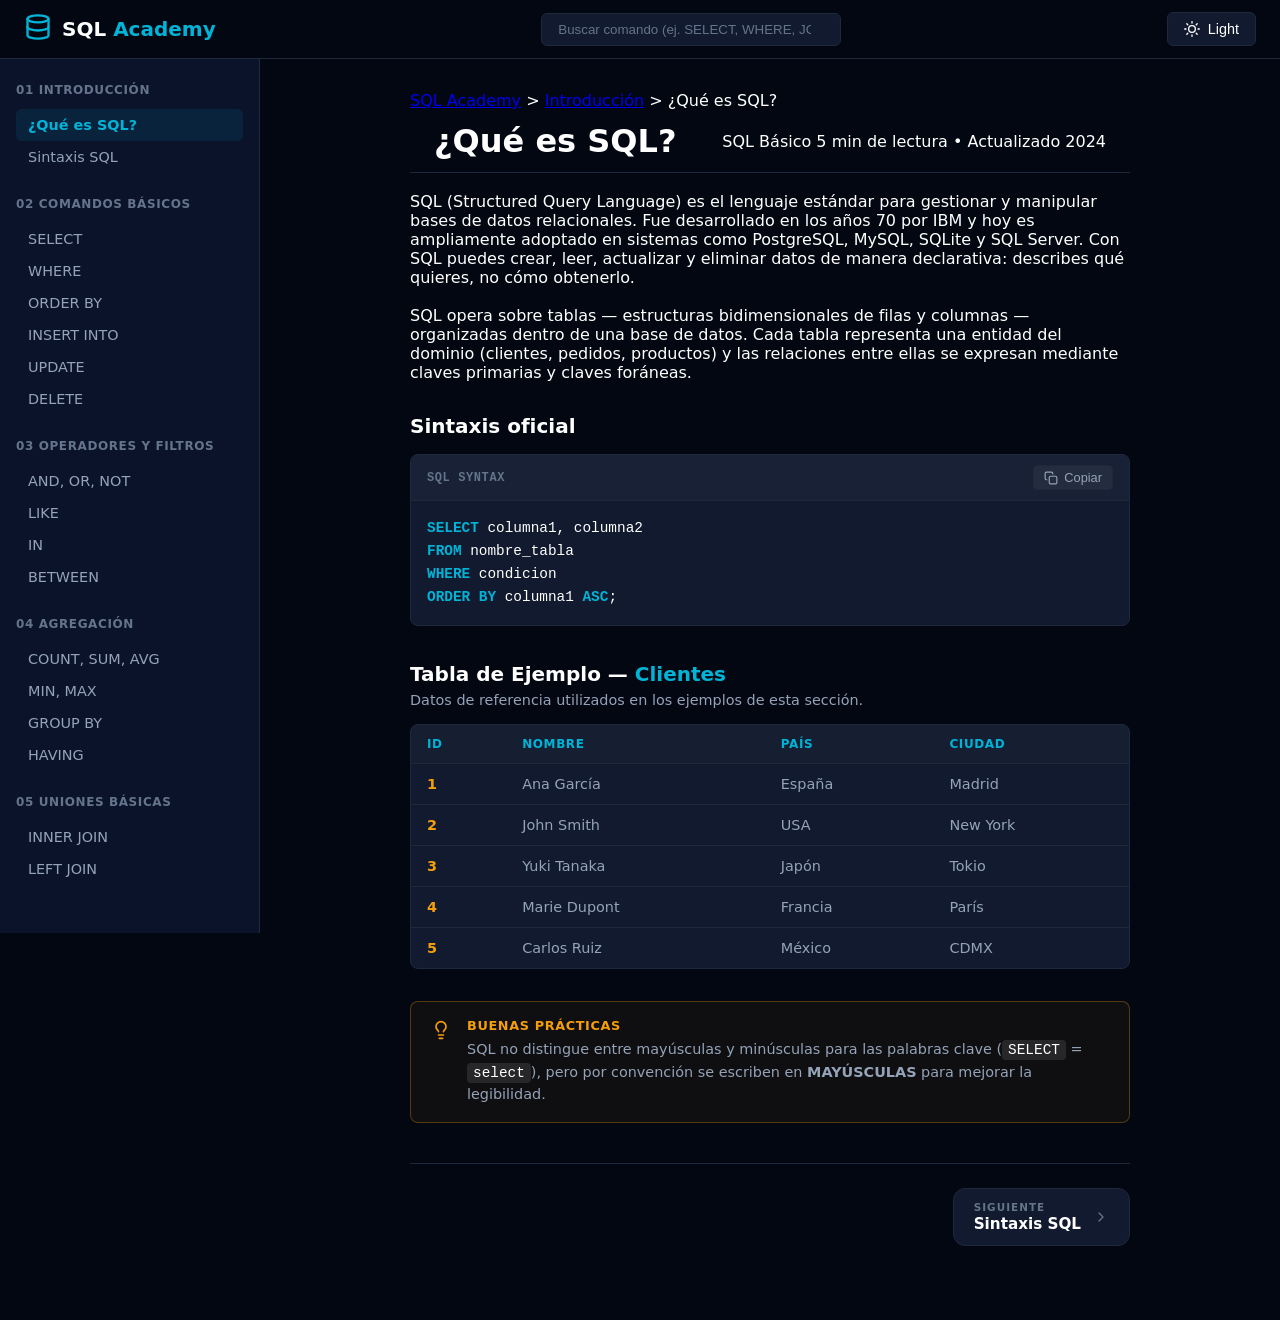
==== index.html @ d512ef7d "Refactor: reorganizar archivos del proyecto y actualizar HTML/CSS" ====
<!DOCTYPE html>
<html lang="es">
<head>
    <meta charset="UTF-8">
    <meta name="viewport" content="width=device-width, initial-scale=1.0">
    <meta name="description" content="Aprende las bases de SQL desde cero. Tu guía rápida con los conceptos, tablas y comandos esenciales de nivel básico.">
    <title>SQL Academy</title>
    <link rel="stylesheet" href="static/styles/styles.css">
</head>
<body>
    <header>
        <div class="logo">
            <a href="index.html">
                <svg xmlns="http://www.w3.org/2000/svg" width="24" height="24" viewBox="0 0 24 24" fill="none" stroke="currentColor" stroke-width="2" stroke-linecap="round" stroke-linejoin="round" class="logo-icon">
                    <ellipse cx="12" cy="5" rx="9" ry="3"></ellipse>
                    <path d="M21 12c0 1.66-4 3-9 3s-9-1.34-9-3"></path>
                    <path d="M3 5v14c0 1.66 4 3 9 3s9-1.34 9-3V5"></path>
                </svg>
            </a>
            <h1>SQL <span>Academy</span></h1>
        </div>
        <div class="search-bar">
            <input type="search" placeholder="Buscar comando (ej. SELECT, WHERE, JOIN)...">
        </div>
        <div class="page-color">
            <button class="theme-toggle" id="themeToggle">
                <!-- Icono de sol (Light) -->
                <svg xmlns="http://www.w3.org/2000/svg" width="16" height="16" viewBox="0 0 24 24" fill="none" stroke="currentColor" stroke-width="2" stroke-linecap="round" stroke-linejoin="round">
                    <circle cx="12" cy="12" r="5"></circle>
                    <line x1="12" y1="1" x2="12" y2="3"></line>
                    <line x1="12" y1="21" x2="12" y2="23"></line>
                    <line x1="4.22" y1="4.22" x2="5.64" y2="5.64"></line>
                    <line x1="18.36" y1="18.36" x2="19.78" y2="19.78"></line>
                    <line x1="1" y1="12" x2="3" y2="12"></line>
                    <line x1="21" y1="12" x2="23" y2="12"></line>
                    <line x1="4.22" y1="19.78" x2="5.64" y2="18.36"></line>
                    <line x1="18.36" y1="5.64" x2="19.78" y2="4.22"></line>
                </svg>
                <span>Light</span>
            </button>
        </div>
    </header>

    <!-- INICIO DEL CONTENEDOR FLEX -->
    <div class="layout-container">

        <aside class="sidebar-left">
            <nav class="sidebar-nav">
                
                <!-- Grupo 1 -->
                <div class="nav-group">
                    <span class="group-title">01 INTRODUCCIÓN</span>
                    <ul>
                        <li class="active"><a href="#">¿Qué es SQL?</a></li>
                        <li><a href="#">Sintaxis SQL</a></li>
                    </ul>
                </div>

                <!-- Grupo 2 -->
                <div class="nav-group">
                    <span class="group-title">02 COMANDOS BÁSICOS</span>
                    <ul>
                        <li><a href="#">SELECT</a></li>
                        <li><a href="#">WHERE</a></li>
                        <li><a href="#">ORDER BY</a></li>
                        <li><a href="#">INSERT INTO</a></li>
                        <li><a href="#">UPDATE</a></li>
                        <li><a href="#">DELETE</a></li>
                    </ul>
                </div>

                <!-- Grupo 3 -->
                <div class="nav-group">
                    <span class="group-title">03 OPERADORES Y FILTROS</span>
                    <ul>
                        <li><a href="#">AND, OR, NOT</a></li>
                        <li><a href="#">LIKE</a></li>
                        <li><a href="#">IN</a></li>
                        <li><a href="#">BETWEEN</a></li>
                    </ul>
                </div>

                <!--Grupo 4 -->
                <div class="nav-group">
                    <span class="group-title">04 AGREGACIÓN</span>
                    <ul>
                        <li><a href="#">COUNT, SUM, AVG</a></li>
                        <li><a href="#">MIN, MAX</a></li>
                        <li><a href="#">GROUP BY</a></li>
                        <li><a href="#">HAVING</a></li>
                    </ul>
                </div>

                <!--Grupo 5 -->
                <div class="nav-group">
                    <span class="group-title">05 UNIONES BÁSICAS</span>
                    <ul>
                        <li><a href="#">INNER JOIN</a></li>
                        <li><a href="#">LEFT JOIN</a></li>
                    </ul>
                </div>

            </nav>
        </aside>

        <main class="main-content">
            <!-- 1. Breadcrumbs -->
            <nav class="breadcrumbs">
                <a href="#">SQL Academy</a> &gt; 
                <a href="#">Introducción</a> &gt; 
                <span>¿Qué es SQL?</span>
            </nav>

            <!-- 2. Encabezado del artículo -->
            <header class="article-header">
                <h1>¿Qué es SQL?</h1>
                <div class="article-meta">
                    <span class="tag">SQL Básico</span>
                    <span class="read-time">5 min de lectura</span>
                    <span class="updated-date">• Actualizado 2024</span>
                </div>
            </header>

            <!-- 3. Contenido explicativo -->
            <section class="article-section">
                <br>
                <p>
                    SQL (Structured Query Language) es el lenguaje estándar para gestionar y manipular 
                    bases de datos relacionales. Fue desarrollado en los años 70 por IBM y hoy es 
                    ampliamente adoptado en sistemas como PostgreSQL, MySQL, SQLite y SQL Server. 
                    Con SQL puedes crear, leer, actualizar y eliminar datos de manera declarativa: 
                    describes qué quieres, no cómo obtenerlo.
                </p>

                <br>
                <p>
                    SQL opera sobre tablas — estructuras bidimensionales de filas y columnas — 
                    organizadas dentro de una base de datos. Cada tabla representa una entidad del 
                    dominio (clientes, pedidos, productos) y las relaciones entre ellas se expresan 
                    mediante claves primarias y claves foráneas.
                </p>
            </section>

            <!-- Sección: Sintaxis Oficial -->
            <section class="code-section">
                <h2>Sintaxis oficial</h2>
                
                <div class="code-box">
                    <!-- Barra superior del bloque de código -->
                    <div class="code-header">
                        <span class="code-lang">SQL SYNTAX</span>
                        <button class="copy-btn">
                            <svg xmlns="http://www.w3.org/2000/svg" width="14" height="14" viewBox="0 0 24 24" fill="none" stroke="currentColor" stroke-width="2" stroke-linecap="round" stroke-linejoin="round">
                                <rect x="9" y="9" width="13" height="13" rx="2" ry="2"></rect>
                                <path d="M5 15H4a2 2 0 0 1-2-2V4a2 2 0 0 1 2-2h9a2 2 0 0 1 2 2v1"></path>
                            </svg>
                            Copiar
                        </button>
                    </div>

                    <!-- Cuerpo del código -->
                    <div class="code-body">
                        <pre><code><span class="keyword">SELECT</span> columna1, columna2
<span class="keyword">FROM</span> nombre_tabla
<span class="keyword">WHERE</span> condicion
<span class="keyword">ORDER BY</span> columna1 <span class="keyword">ASC</span>;</code></pre>
                    </div>
                </div>
            </section>

            <!-- Sección: Tabla de Ejemplo -->
            <section class="table-section">
                <h2>Tabla de Ejemplo — <span>Clientes</span></h2>
                <p class="section-desc">Datos de referencia utilizados en los ejemplos de esta sección.</p>

                <div class="table-container">
                    <table>
                        <thead>
                            <tr>
                                <th>ID</th>
                                <th>NOMBRE</th>
                                <th>PAÍS</th>
                                <th>CIUDAD</th>
                            </tr>
                        </thead>
                        <tbody>
                            <tr>
                                <td class="id-col">1</td>
                                <td>Ana García</td>
                                <td>España</td>
                                <td>Madrid</td>
                            </tr>
                            <tr>
                                <td class="id-col">2</td>
                                <td>John Smith</td>
                                <td>USA</td>
                                <td>New York</td>
                            </tr>
                            <tr>
                                <td class="id-col">3</td>
                                <td>Yuki Tanaka</td>
                                <td>Japón</td>
                                <td>Tokio</td>
                            </tr>
                            <tr>
                                <td class="id-col">4</td>
                                <td>Marie Dupont</td>
                                <td>Francia</td>
                                <td>París</td>
                            </tr>
                            <tr>
                                <td class="id-col">5</td>
                                <td>Carlos Ruiz</td>
                                <td>México</td>
                                <td>CDMX</td>
                            </tr>
                        </tbody>
                    </table>
                </div>
            </section>

            <!-- Caja destacados: Buenas Prácticas -->
            <div class="callout-box">
                <div class="callout-icon">
                    <!-- Icono de bombilla -->
                    <svg xmlns="http://www.w3.org/2000/svg" width="20" height="20" viewBox="0 0 24 24" fill="none" stroke="currentColor" stroke-width="2" stroke-linecap="round" stroke-linejoin="round">
                        <path d="M15 14c.2-1 .7-1.7 1.5-2.5 1-.9 1.5-2.2 1.5-3.5A6 6 0 0 0 6 8c0 1 .2 2.2 1.5 3.5.7.7 1.3 1.5 1.5 2.5"></path>
                        <path d="M9 18h6"></path>
                        <path d="M10 22h4"></path>
                    </svg>
                </div>
                <div class="callout-content">
                    <h4>BUENAS PRÁCTICAS</h4>
                    <p>SQL no distingue entre mayúsculas y minúsculas para las palabras clave (<code>SELECT</code> = <code>select</code>), pero por convención se escriben en <strong>MAYÚSCULAS</strong> para mejorar la legibilidad.</p>
                </div>
            </div>

            <!-- Separador inferior -->
            <hr class="section-divider">

            <!-- Navegación inferior (Botón Siguiente) -->
            <div class="next-page-container">
                <a href="#" class="next-page-btn">
                    <div class="btn-text">
                        <span class="btn-label">SIGUIENTE</span>
                        <span class="btn-title">Sintaxis SQL</span>
                    </div>
                    <!-- Icono de flecha a la derecha -->
                    <svg xmlns="http://www.w3.org/2000/svg" width="16" height="16" viewBox="0 0 24 24" fill="none" stroke="currentColor" stroke-width="2" stroke-linecap="round" stroke-linejoin="round">
                        <polyline points="9 18 15 12 9 6"></polyline>
                    </svg>
                </a>
            </div>
        </main>

        <aside class="sidebar-right">
            <nav class="table-of-contents">

            </nav>

            <div class="resources">

            </div>
        </aside>

    </div> <!-- FIN DEL CONTENEDOR FLEX -->

</body>
</html>
---- static/styles/styles.css ----
:root {
    /* Fondos */
    --bg-main: #030712;
    --bg-sidebar: #0b132b;
    --bg-card: #111a2e;
    --bg-code-block: #1e293b;

    /* Acentos */
    --accent-cyan: #00b4d8;
    --accent-blue: #0284c7;
    --accent-green: #10b981;
    --accent-amber: #f59e0b;

    /* Texto */
    --text-primary: #ffffff;
    --text-secondary: #94a3b8;
    --text-muted: #64748b;

    /* Bordes */
    --border-color: #1e293b;
}

/* Reset de estilos básico */
* {
    margin: 0;
    padding: 0;
    box-sizing: border-box;
}

/* Aplicar fondo y texto global */
body {
    background-color: var(--bg-main);
    color: var(--text-primary);
    font-family: system-ui, -apple-system, sans-serif;
}

/* --- Header --- */
header {
    display: flex;
    justify-content: space-between;
    align-items: center;
    padding: 12px 24px;
    background-color: var(--bg-main);
    border-bottom: 1px solid var(--border-color);
}

.logo {
    display: flex;
    align-items: center;
    gap: 10px;
}

.logo-icon {
    color: var(--accent-cyan);
    width: 28px;
    height: 28px;
}

.logo h1 {
    font-size: 1.25rem;
    font-weight: 700;
    color: var(--text-primary);
}

.logo h1 span {
    color: var(--accent-cyan);
}

.search-bar input {
    background-color: var(--bg-card);
    color: var(--text-primary);
    border: 1px solid var(--border-color);
    padding: 8px 16px;
    border-radius: 6px;
    outline: none;
    width: 300px;
}

.search-bar input::placeholder {
    color: var(--text-muted);
}

.theme-toggle {
    display: flex;
    align-items: center;
    gap: 8px;
    background-color: var(--bg-card);
    color: var(--text-primary);
    border: 1px solid var(--border-color);
    padding: 8px 16px;
    border-radius: 6px;
    font-size: 0.9rem;
    cursor: pointer;
    transition: background-color 0.2s ease, border-color 0.2s ease;
}

.theme-toggle:hover {
    background-color: var(--bg-code-block);
    border-color: var(--text-muted);
}

/* --- Layout Principal --- */
.layout-container {
    display: flex;
    align-items: flex-start; /* Alinea el contenido arriba */
    width: 100%;
    min-height: calc(100vh - 57px);
}

/* --- Columna Izquierda (Sidebar) --- */
.sidebar-left {
    width: 260px;
    background-color: var(--bg-sidebar);
    border-right: 1px solid var(--border-color);
    padding: 24px 16px;
    box-sizing: border-box;
}

.nav-group {
    margin-bottom: 24px;
}

.group-title {
    font-size: 0.75rem;
    font-weight: 700;
    color: var(--text-muted);
    letter-spacing: 0.05em;
    display: block;
    margin-bottom: 12px;
}

.nav-group ul {
    list-style: none;
}

.nav-group li a {
    display: block;
    padding: 8px 12px;
    color: var(--text-secondary);
    text-decoration: none;
    font-size: 0.9rem;
    border-radius: 6px;
    transition: all 0.2s ease;
}

.nav-group li a:hover {
    color: var(--text-primary);
    background-color: rgba(255, 255, 255, 0.05);
}

.nav-group li.active a {
    color: var(--accent-cyan);
    background-color: rgba(0, 180, 216, 0.1);
    font-weight: 600;
}

/* --- Columna Central (Main) --- */
.main-content {
    flex: 1;
    max-width: 800px;
    margin: 0 auto; /* Centra horizontalmente */
    padding: 32px 40px;
    box-sizing: border-box;
}

/* --- Sección Caja de Código --- */
.code-section {
    margin-top: 32px;
}

.code-section h2 {
    font-size: 1.25rem;
    font-weight: 600;
    margin-bottom: 16px;
    color: var(--text-primary);
}

.code-box {
    background-color: var(--bg-card);
    border: 1px solid var(--border-color);
    border-radius: 8px;
    overflow: hidden;
}

.code-header {
    display: flex;
    justify-content: space-between;
    align-items: center;
    padding: 10px 16px;
    background-color: rgba(255, 255, 255, 0.03);
    border-bottom: 1px solid var(--border-color);
}

.code-lang {
    font-size: 0.75rem;
    font-weight: 600;
    color: var(--text-muted);
    letter-spacing: 0.05em;
    font-family: monospace;
}

.copy-btn {
    display: flex;
    align-items: center;
    gap: 6px;
    background-color: rgba(255, 255, 255, 0.05);
    border: 1px solid var(--border-color);
    color: var(--text-secondary);
    padding: 4px 10px;
    border-radius: 4px;
    font-size: 0.8rem;
    cursor: pointer;
    transition: all 0.2s ease;
}

.copy-btn:hover {
    color: var(--text-primary);
    background-color: rgba(255, 255, 255, 0.1);
}

.code-body {
    padding: 16px;
}

.code-body pre {
    margin: 0;
    font-family: 'Fira Code', Consolas, Monaco, 'Courier New', Courier, monospace;
    font-size: 0.9rem;
    line-height: 1.6;
}

.keyword {
    color: var(--accent-cyan);
    font-weight: 600;
}

/* --- Sección Tabla de Ejemplo --- */
.table-section {
    margin-top: 36px;
}

.table-section h2 {
    font-size: 1.25rem;
    font-weight: 600;
    color: var(--text-primary);
}

.table-section h2 span {
    color: var(--accent-cyan);
}

.section-desc {
    color: var(--text-secondary);
    font-size: 0.9rem;
    margin-top: 6px;
    margin-bottom: 16px;
}

.table-container {
    background-color: var(--bg-card);
    border: 1px solid var(--border-color);
    border-radius: 8px;
    overflow: hidden;
}

table {
    width: 100%;
    border-collapse: collapse;
    text-align: left;
    font-size: 0.9rem;
}

thead th {
    background-color: rgba(255, 255, 255, 0.02);
    color: var(--accent-cyan);
    font-size: 0.75rem;
    font-weight: 700;
    letter-spacing: 0.05em;
    padding: 12px 16px;
    border-bottom: 1px solid var(--border-color);
}

tbody td {
    padding: 12px 16px;
    color: var(--text-secondary);
    border-bottom: 1px solid var(--border-color);
}

tbody tr:last-child td {
    border-bottom: none;
}

.id-col {
    color: var(--accent-amber);
    font-weight: 600;
}

/* --- Caja de Buenas Prácticas --- */
.callout-box {
    margin-top: 32px;
    display: flex;
    gap: 16px;
    background-color: rgba(245, 158, 11, 0.05);
    border: 1px solid rgba(245, 158, 11, 0.3);
    border-radius: 8px;
    padding: 16px 20px;
}

.callout-icon {
    color: var(--accent-amber);
    margin-top: 2px;
}

.callout-content h4 {
    color: var(--accent-amber);
    font-size: 0.8rem;
    font-weight: 700;
    letter-spacing: 0.05em;
    margin-bottom: 6px;
}

.callout-content p {
    color: var(--text-secondary);
    font-size: 0.9rem;
    line-height: 1.5;
}

.callout-content code {
    background-color: rgba(255, 255, 255, 0.1);
    padding: 2px 6px;
    border-radius: 4px;
    color: var(--text-primary);
}

/* --- Pie de página del main / Botón Siguiente --- */
.section-divider {
    border: none;
    border-top: 1px solid var(--border-color);
    margin: 40px 0 24px 0;
}

.next-page-container {
    display: flex;
    justify-content: flex-end;
    margin-bottom: 40px;
}

.next-page-btn {
    display: inline-flex;
    align-items: center;
    gap: 12px;
    background-color: var(--bg-card);
    border: 1px solid var(--border-color);
    padding: 12px 20px;
    border-radius: 12px;
    text-decoration: none;
    transition: all 0.2s ease;
}

.next-page-btn:hover {
    border-color: var(--accent-cyan);
    background-color: rgba(0, 180, 216, 0.05);
    transform: translateX(4px);
}

.btn-text {
    display: flex;
    flex-direction: column;
    align-items: flex-start;
}

.btn-label {
    font-size: 0.65rem;
    font-weight: 700;
    color: var(--text-muted);
    letter-spacing: 0.1em;
    margin-bottom: 2px;
}

.btn-title {
    font-size: 0.95rem;
    font-weight: 600;
    color: var(--text-primary);
}

.next-page-btn svg {
    color: var(--text-muted);
    transition: color 0.2s ease;
}

.next-page-btn:hover svg {
    color: var(--accent-cyan);
}
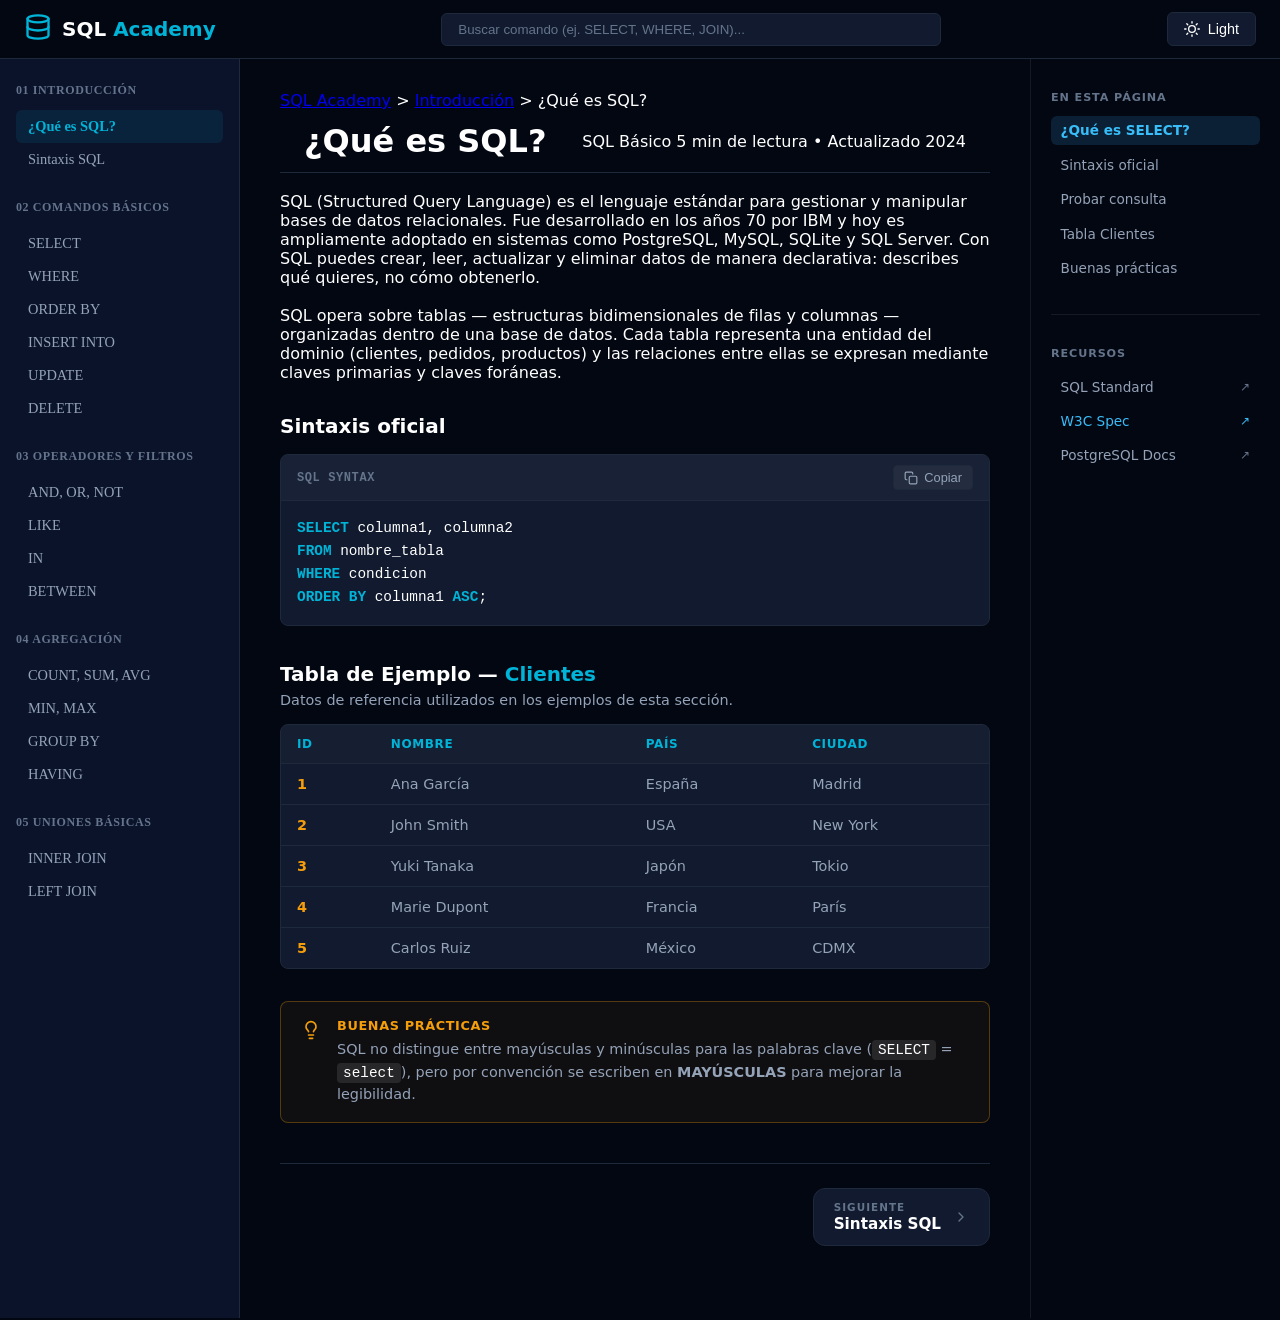
==== commit c71dcc8a: "Layout: posicionar sidebar derecha en el margen extremo del sitio" ====
--- a/index.html
+++ b/index.html
@@ -254,12 +254,28 @@
         </main>
 
         <aside class="sidebar-right">
-            <nav class="table-of-contents">
-
-            </nav>
-
-            <div class="resources">
-
+            <!-- Sección: En esta página -->
+            <div class="toc-section">
+                <h4 class="toc-title">EN ESTA PÁGINA</h4>
+                <nav class="toc-nav">
+                <a href="#que-es-select" class="toc-link active">¿Qué es SELECT?</a>
+                <a href="#sintaxis-oficial" class="toc-link">Sintaxis oficial</a>
+                <a href="#probar-consulta" class="toc-link">Probar consulta</a>
+                <a href="#tabla-clientes" class="toc-link">Tabla Clientes</a>
+                <a href="#buenas-practicas" class="toc-link">Buenas prácticas</a>
+                </nav>
+            </div>
+
+            <hr class="toc-divider">
+
+            <!-- Sección: Recursos -->
+            <div class="toc-section">
+                <h4 class="toc-title">RECURSOS</h4>
+                <nav class="toc-nav">
+                <a href="#" class="toc-link external">SQL Standard <span class="arrow">↗</span></a>
+                <a href="#" class="toc-link external active-resource">W3C Spec <span class="arrow">↗</span></a>
+                <a href="#" class="toc-link external">PostgreSQL Docs <span class="arrow">↗</span></a>
+                </nav>
             </div>
         </aside>
 
--- a/static/styles/styles.css
+++ b/static/styles/styles.css
@@ -73,7 +73,7 @@
     padding: 8px 16px;
     border-radius: 6px;
     outline: none;
-    width: 300px;
+    width: 500px;
 }
 
 .search-bar input::placeholder {
@@ -102,14 +102,16 @@
 /* --- Layout Principal --- */
 .layout-container {
     display: flex;
-    align-items: flex-start; /* Alinea el contenido arriba */
     width: 100%;
-    min-height: calc(100vh - 57px);
+    min-height: calc(100vh - 60px); /* Ajusta al alto de tu navbar */
+    background-color: #030712;
+    box-sizing: border-box;
 }
 
 /* --- Columna Izquierda (Sidebar) --- */
 .sidebar-left {
-    width: 260px;
+    font-family: Inter;
+    width: 240px;
     background-color: var(--bg-sidebar);
     border-right: 1px solid var(--border-color);
     padding: 24px 16px;
@@ -391,3 +393,78 @@
 .next-page-btn:hover svg {
     color: var(--accent-cyan);
 }
+
+/* Sidebar Derecha - Estilo exacto Imagen 1 */
+.sidebar-right {
+    width: 250px;
+    min-width: 250px;
+    margin-left: auto; /* <--- Esta línea lo empuja al extremo derecho */
+    background-color: transparent;
+    border-left: 1px solid rgba(255, 255, 255, 0.08);
+    padding: 2rem 1.25rem;
+    display: flex;
+    flex-direction: column;
+    gap: 1.5rem;
+    font-size: 0.85rem;
+}
+
+/* Títulos "EN ESTA PÁGINA" y "RECURSOS" */
+.toc-title {
+    color: #64748b;
+    font-size: 0.7rem;
+    font-weight: 700;
+    letter-spacing: 0.08em;
+    margin-bottom: 0.75rem;
+    text-transform: uppercase;
+}
+
+/* Listas de enlaces */
+.toc-nav {
+    display: flex;
+    flex-direction: column;
+    gap: 0.35rem;
+}
+
+/* Enlaces normales */
+.toc-link {
+    color: #94a3b8;
+    text-decoration: none;
+    padding: 0.4rem 0.6rem;
+    border-radius: 6px;
+    transition: color 0.2s ease, background-color 0.2s ease;
+    display: flex;
+    justify-content: space-between;
+    align-items: center;
+}
+
+.toc-link:hover {
+    color: #f8fafc;
+}
+
+/* Botón Activo (¿Qué es SELECT?) */
+.toc-link.active {
+    color: #38bdf8; /* Azul claro brillante */
+    background-color: #0c2035; /* Pastilla azul oscuro de la imagen 1 */
+    font-weight: 600;
+}
+
+/* Línea horizontal separadora */
+.toc-divider {
+    border: 0;
+    border-top: 1px solid rgba(255, 255, 255, 0.08);
+    margin: 0.5rem 0;
+}
+
+/* Flechas de recursos */
+.toc-link.external .arrow {
+    font-size: 0.75rem;
+    color: #64748b;
+}
+
+.toc-link.active-resource {
+    color: #38bdf8;
+}
+
+.toc-link.active-resource .arrow {
+    color: #38bdf8;
+}
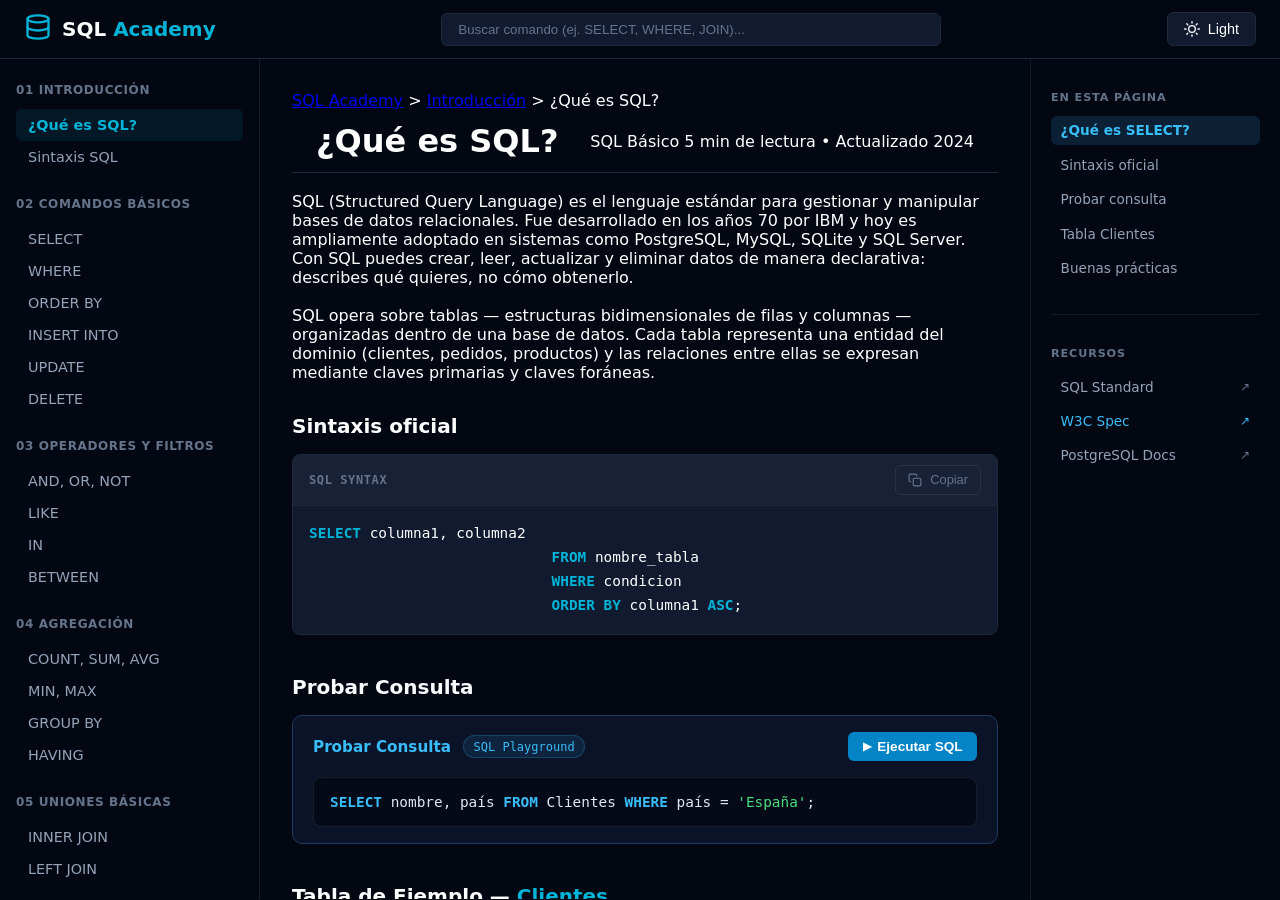
==== commit a49edd14: "Feat: agregar interactividad a playground, copiar al portapapeles, links y favicon" ====
--- a/index.html
+++ b/index.html
@@ -4,6 +4,7 @@
     <meta charset="UTF-8">
     <meta name="viewport" content="width=device-width, initial-scale=1.0">
     <meta name="description" content="Aprende las bases de SQL desde cero. Tu guía rápida con los conceptos, tablas y comandos esenciales de nivel básico.">
+    <link rel="icon" type="image/svg+xml" href="static/img/gemini-svg.svg">
     <title>SQL Academy</title>
     <link rel="stylesheet" href="static/styles/styles.css">
 </head>
@@ -20,7 +21,7 @@
             <h1>SQL <span>Academy</span></h1>
         </div>
         <div class="search-bar">
-            <input type="search" placeholder="Buscar comando (ej. SELECT, WHERE, JOIN)...">
+            <input type="search" id="search-input" placeholder="Buscar comando (ej. SELECT, WHERE, JOIN)...">
         </div>
         <div class="page-color">
             <button class="theme-toggle" id="themeToggle">
@@ -113,7 +114,7 @@
 
             <!-- 2. Encabezado del artículo -->
             <header class="article-header">
-                <h1>¿Qué es SQL?</h1>
+                <h1 class="que-es-select">¿Qué es SQL?</h1>
                 <div class="article-meta">
                     <span class="tag">SQL Básico</span>
                     <span class="read-time">5 min de lectura</span>
@@ -143,13 +144,13 @@
 
             <!-- Sección: Sintaxis Oficial -->
             <section class="code-section">
-                <h2>Sintaxis oficial</h2>
+                <h2 id="sintaxis-oficial">Sintaxis oficial</h2>
                 
                 <div class="code-box">
                     <!-- Barra superior del bloque de código -->
                     <div class="code-header">
                         <span class="code-lang">SQL SYNTAX</span>
-                        <button class="copy-btn">
+                        <button class="btn-copy">
                             <svg xmlns="http://www.w3.org/2000/svg" width="14" height="14" viewBox="0 0 24 24" fill="none" stroke="currentColor" stroke-width="2" stroke-linecap="round" stroke-linejoin="round">
                                 <rect x="9" y="9" width="13" height="13" rx="2" ry="2"></rect>
                                 <path d="M5 15H4a2 2 0 0 1-2-2V4a2 2 0 0 1 2-2h9a2 2 0 0 1 2 2v1"></path>
@@ -161,15 +162,65 @@
                     <!-- Cuerpo del código -->
                     <div class="code-body">
                         <pre><code><span class="keyword">SELECT</span> columna1, columna2
-<span class="keyword">FROM</span> nombre_tabla
-<span class="keyword">WHERE</span> condicion
-<span class="keyword">ORDER BY</span> columna1 <span class="keyword">ASC</span>;</code></pre>
+                            <span class="keyword">FROM</span> nombre_tabla
+                            <span class="keyword">WHERE</span> condicion
+                            <span class="keyword">ORDER BY</span> columna1 <span class="keyword">ASC</span>;</code></pre>
                     </div>
                 </div>
             </section>
+                        <!-- Sección Probar Consulta -->
+            <section id="probar-consulta" class="interactive-section">
+                <h3 class="section-title">Probar Consulta</h3>
+
+                <div class="playground-card">
+                    <!-- Cabecera -->
+                    <div class="playground-header">
+                        <div class="playground-title-group">
+                        <span class="playground-title">Probar Consulta</span>
+                        <span class="badge">SQL Playground</span>
+                        </div>
+                        <button class="btn-execute" id="btn-execute">
+                        <span class="play-icon">▶</span> Ejecutar SQL
+                        </button>
+                    </div>
+
+                    <!-- Editor -->
+                    <div class="playground-editor">
+                        <code>
+                        <span class="sql-keyword">SELECT</span> nombre, país 
+                        <span class="sql-keyword">FROM</span> Clientes 
+                        <span class="sql-keyword">WHERE</span> país = <span class="sql-string">'España'</span>;
+                        </code>
+                    </div>
+
+                    <!-- Resultado (Oculto por defecto con la clase 'hidden') -->
+                    <div id="playground-result" class="playground-result hidden">
+                        <div class="result-status">
+                        <span class="check-icon">✓</span> Resultado (1 fila)
+                        </div>
+                        
+                        <div class="result-table-container">
+                        <table class="result-table">
+                            <thead>
+                            <tr>
+                                <th>NOMBRE</th>
+                                <th>PAÍS</th>
+                            </tr>
+                            </thead>
+                            <tbody>
+                            <tr>
+                                <td>Ana García</td>
+                                <td>España</td>
+                            </tr>
+                            </tbody>
+                        </table>
+                        </div>
+                    </div>
+                </div>
+            </section>
 
             <!-- Sección: Tabla de Ejemplo -->
-            <section class="table-section">
+            <section id="tabla-clientes" class="table-section">
                 <h2>Tabla de Ejemplo — <span>Clientes</span></h2>
                 <p class="section-desc">Datos de referencia utilizados en los ejemplos de esta sección.</p>
 
@@ -220,7 +271,7 @@
             </section>
 
             <!-- Caja destacados: Buenas Prácticas -->
-            <div class="callout-box">
+            <div id="buenas-practicas" class="callout-box">
                 <div class="callout-icon">
                     <!-- Icono de bombilla -->
                     <svg xmlns="http://www.w3.org/2000/svg" width="20" height="20" viewBox="0 0 24 24" fill="none" stroke="currentColor" stroke-width="2" stroke-linecap="round" stroke-linejoin="round">
@@ -230,7 +281,7 @@
                     </svg>
                 </div>
                 <div class="callout-content">
-                    <h4>BUENAS PRÁCTICAS</h4>
+                    <h4 >BUENAS PRÁCTICAS</h4>
                     <p>SQL no distingue entre mayúsculas y minúsculas para las palabras clave (<code>SELECT</code> = <code>select</code>), pero por convención se escriben en <strong>MAYÚSCULAS</strong> para mejorar la legibilidad.</p>
                 </div>
             </div>
@@ -254,7 +305,6 @@
         </main>
 
         <aside class="sidebar-right">
-            <!-- Sección: En esta página -->
             <div class="toc-section">
                 <h4 class="toc-title">EN ESTA PÁGINA</h4>
                 <nav class="toc-nav">
@@ -270,16 +320,40 @@
 
             <!-- Sección: Recursos -->
             <div class="toc-section">
-                <h4 class="toc-title">RECURSOS</h4>
-                <nav class="toc-nav">
-                <a href="#" class="toc-link external">SQL Standard <span class="arrow">↗</span></a>
-                <a href="#" class="toc-link external active-resource">W3C Spec <span class="arrow">↗</span></a>
-                <a href="#" class="toc-link external">PostgreSQL Docs <span class="arrow">↗</span></a>
-                </nav>
+            <h4 class="toc-title">RECURSOS</h4>
+            <nav class="toc-nav">
+                <!-- Estándar SQL (ISO) -->
+                <a 
+                href="https://www.iso.org/standard/63555.html" 
+                target="_blank" 
+                rel="noopener noreferrer" 
+                class="toc-link external">
+                SQL Standard <span class="arrow">↗</span>
+                </a>
+
+                <!-- Especificación W3C (Web SQL) -->
+                <a 
+                href="https://www.w3.org/TR/webdatabase/" 
+                target="_blank" 
+                rel="noopener noreferrer" 
+                class="toc-link external active-resource">
+                W3C Spec <span class="arrow">↗</span>
+                </a>
+
+                <!-- Documentación Oficial PostgreSQL -->
+                <a 
+                href="https://www.postgresql.org/docs/current/" 
+                target="_blank" 
+                rel="noopener noreferrer" 
+                class="toc-link external">
+                PostgreSQL Docs <span class="arrow">↗</span>
+                </a>
+            </nav>
             </div>
         </aside>
 
     </div> <!-- FIN DEL CONTENEDOR FLEX -->
+    <script src="static/js/search.js"></script>
 
 </body>
 </html>
--- a/static/styles/styles.css
+++ b/static/styles/styles.css
@@ -110,13 +110,18 @@
 
 /* --- Columna Izquierda (Sidebar) --- */
 .sidebar-left {
-    font-family: Inter;
-    width: 240px;
-    background-color: var(--bg-sidebar);
-    border-right: 1px solid var(--border-color);
-    padding: 24px 16px;
+    width: 260px;
+    min-width: 260px;
+    /* Altura fija calculada restando la barra superior de 60px */
+    height: calc(100vh - 60px); 
+    overflow-y: auto; /* Activa la barra de desplazamiento solo cuando el contenido sobrepasa el alto */
+    position: sticky;
+    top: 60px; /* Se mantiene pegado justo debajo del navbar */
+    border-right: 1px solid rgba(255, 255, 255, 0.08);
+    padding: 1.5rem 1rem;
     box-sizing: border-box;
 }
+
 
 .nav-group {
     margin-bottom: 24px;
@@ -158,11 +163,12 @@
 
 /* --- Columna Central (Main) --- */
 .main-content {
-    flex: 1;
-    max-width: 800px;
-    margin: 0 auto; /* Centra horizontalmente */
-    padding: 32px 40px;
-    box-sizing: border-box;
+  flex: 1;
+  max-width: 900px;
+  height: calc(100vh - 60px);
+  overflow-y: auto; /* Scroll independiente para la información de la página */
+  padding: 2rem;
+  box-sizing: border-box;
 }
 
 /* --- Sección Caja de Código --- */
@@ -467,4 +473,263 @@
 
 .toc-link.active-resource .arrow {
     color: #38bdf8;
+}
+
+
+/* Estilo para las barras de desplazamiento (Webkit: Chrome, Edge, Safari) */
+.sidebar-left::-webkit-scrollbar,
+.main-content::-webkit-scrollbar {
+    width: 6px;
+}
+
+.sidebar-left::-webkit-scrollbar-track,
+.main-content::-webkit-scrollbar-track {
+    background: transparent;
+}
+
+.sidebar-left::-webkit-scrollbar-thumb,
+.main-content::-webkit-scrollbar-thumb {
+    background-color: rgba(255, 255, 255, 0.15);
+    border-radius: 4px;
+}
+
+.sidebar-left::-webkit-scrollbar-thumb:hover,
+.main-content::-webkit-scrollbar-thumb:hover {
+    background-color: rgba(255, 255, 255, 0.3);
+}
+
+
+/* Sección Interactiva - Probar Consulta */
+.interactive-section {
+    margin: 2.5rem 0;
+}
+
+.section-title {
+    font-size: 1.25rem;
+    font-weight: 700;
+    color: #f8fafc;
+    margin-bottom: 1rem;
+}
+
+/* Tarjeta Principal del Playground */
+.playground-card {
+    background-color: #0b1329;
+    border: 1px solid #1e3a5f;
+    border-radius: 10px;
+    padding: 1rem 1.25rem;
+    display: flex;
+    flex-direction: column;
+    gap: 1rem;
+}
+
+/* Cabecera del Playground */
+.playground-header {
+    display: flex;
+    justify-content: space-between;
+    align-items: center;
+}
+
+.playground-title-group {
+    display: flex;
+    align-items: center;
+    gap: 0.75rem;
+}
+
+.playground-title {
+    color: #38bdf8;
+    font-weight: 600;
+    font-size: 0.95rem;
+}
+
+/* Badge (SQL Playground) */
+.badge {
+    background-color: rgba(56, 189, 248, 0.1);
+    color: #38bdf8;
+    border: 1px solid rgba(56, 189, 248, 0.2);
+    font-size: 0.75rem;
+    padding: 0.2rem 0.6rem;
+    border-radius: 20px;
+    font-family: monospace;
+}
+
+/* Botón Ejecutar SQL */
+.btn-execute {
+    background-color: #0284c7;
+    color: #ffffff;
+    border: none;
+    padding: 0.45rem 0.9rem;
+    border-radius: 6px;
+    font-size: 0.85rem;
+    font-weight: 600;
+    cursor: pointer;
+    display: flex;
+    align-items: center;
+    gap: 0.4rem;
+    transition: background-color 0.2s ease, transform 0.1s ease;
+}
+
+.btn-execute:hover {
+    background-color: #0369a1;
+}
+
+.btn-execute:active {
+    transform: scale(0.98);
+}
+
+.play-icon {
+    font-size: 0.7rem;
+}
+
+/* Editor interno de código */
+.playground-editor {
+    background-color: #050a18;
+    border: 1px solid rgba(255, 255, 255, 0.08);
+    border-radius: 8px;
+    padding: 1rem;
+    font-family: 'Fira Code', 'Consolas', monospace;
+    font-size: 0.9rem;
+    color: #e2e8f0;
+}
+
+/* Resaltado de sintaxis dentro del playground */
+.sql-keyword {
+    color: #38bdf8;
+    font-weight: 600;
+}
+
+.sql-string {
+    color: #4ade80;
+}
+
+
+.btn-copy {
+    transition: all 0.2s ease;
+    cursor: pointer;
+}
+
+.btn-copy.copied {
+    background-color: rgba(74, 222, 128, 0.15);
+    color: #4ade80;
+    border-color: #4ade80;
+}
+
+/* Estilos base del botón copiar (asegúrate de que coincida con tu diseño) */
+.btn-copy {
+    display: flex;
+    align-items: center;
+    gap: 0.5rem;
+    background-color: transparent;
+    color: #64748b; /* Color gris suave */
+    border: 1px solid rgba(255, 255, 255, 0.08);
+    padding: 0.4rem 0.75rem;
+    border-radius: 6px;
+    font-size: 0.8rem;
+    font-weight: 500;
+    cursor: pointer;
+    transition: all 0.2s ease;
+}
+
+.btn-copy:hover {
+    background-color: rgba(255, 255, 255, 0.05);
+    color: #f8fafc;
+    border-color: rgba(255, 255, 255, 0.2);
+}
+
+/* --- Estado de ÉXITO (Copiado) --- */
+.btn-copy.copy-success {
+    color: #4ade80 !important; /* Verde brillante */
+    border-color: #4ade80 !important;
+    background-color: rgba(74, 222, 128, 0.1) !important;
+    transform: scale(1.02); /* Pequeño pulso */
+}
+
+/* Contenedor del resultado */
+.playground-result {
+    display: flex;
+    flex-direction: column;
+    gap: 0.75rem;
+    margin-top: 0.5rem;
+    animation: fadeIn 0.3s ease-in-out;
+}
+
+/* Clase para ocultar */
+.playground-result.hidden {
+    display: none;
+}
+
+/* Indicador status (✓ Resultado (1 fila)) */
+.result-status {
+    color: #2dd4bf; /* Verde menta/turquesa de la imagen */
+    font-size: 0.85rem;
+    font-weight: 600;
+    display: flex;
+    align-items: center;
+    gap: 0.4rem;
+}
+
+/* Tabla de resultados */
+.result-table-container {
+    border: 1px solid rgba(255, 255, 255, 0.08);
+    border-radius: 8px;
+    overflow: hidden;
+    background-color: #050a18;
+}
+
+.result-table {
+    width: 100%;
+    border-collapse: collapse;
+    font-size: 0.85rem;
+    text-align: left;
+}
+
+.result-table th {
+    background-color: #1e293b;
+    color: #38bdf8;
+    font-weight: 600;
+    padding: 0.6rem 1rem;
+    font-family: monospace;
+    letter-spacing: 0.05em;
+}
+
+.result-table td {
+    padding: 0.75rem 1rem;
+    color: #e2e8f0;
+    border-top: 1px solid rgba(255, 255, 255, 0.05);
+}
+
+/* Animación de entrada suave */
+@keyframes fadeIn {
+    from { opacity: 0; transform: translateY(-5px); }
+    to { opacity: 1; transform: translateY(0); }
+}
+
+.main-content {
+    scroll-behavior: smooth;
+}
+
+/* Enlaces de recursos */
+.toc-link.external {
+  display: flex;
+  justify-content: space-between;
+  align-items: center;
+}
+
+.toc-link.external .arrow {
+  font-size: 0.75rem;
+  color: #64748b;
+  transition: transform 0.2s ease, color 0.2s ease;
+}
+
+/* Efecto hover en enlaces externos */
+.toc-link.external:hover .arrow {
+  color: #38bdf8;
+  transform: translate(2px, -2px); /* Eleva levemente la flecha */
+}
+
+.toc-link.active-resource {
+  color: #38bdf8;
+}
+
+.toc-link.active-resource .arrow {
+  color: #38bdf8;
 }
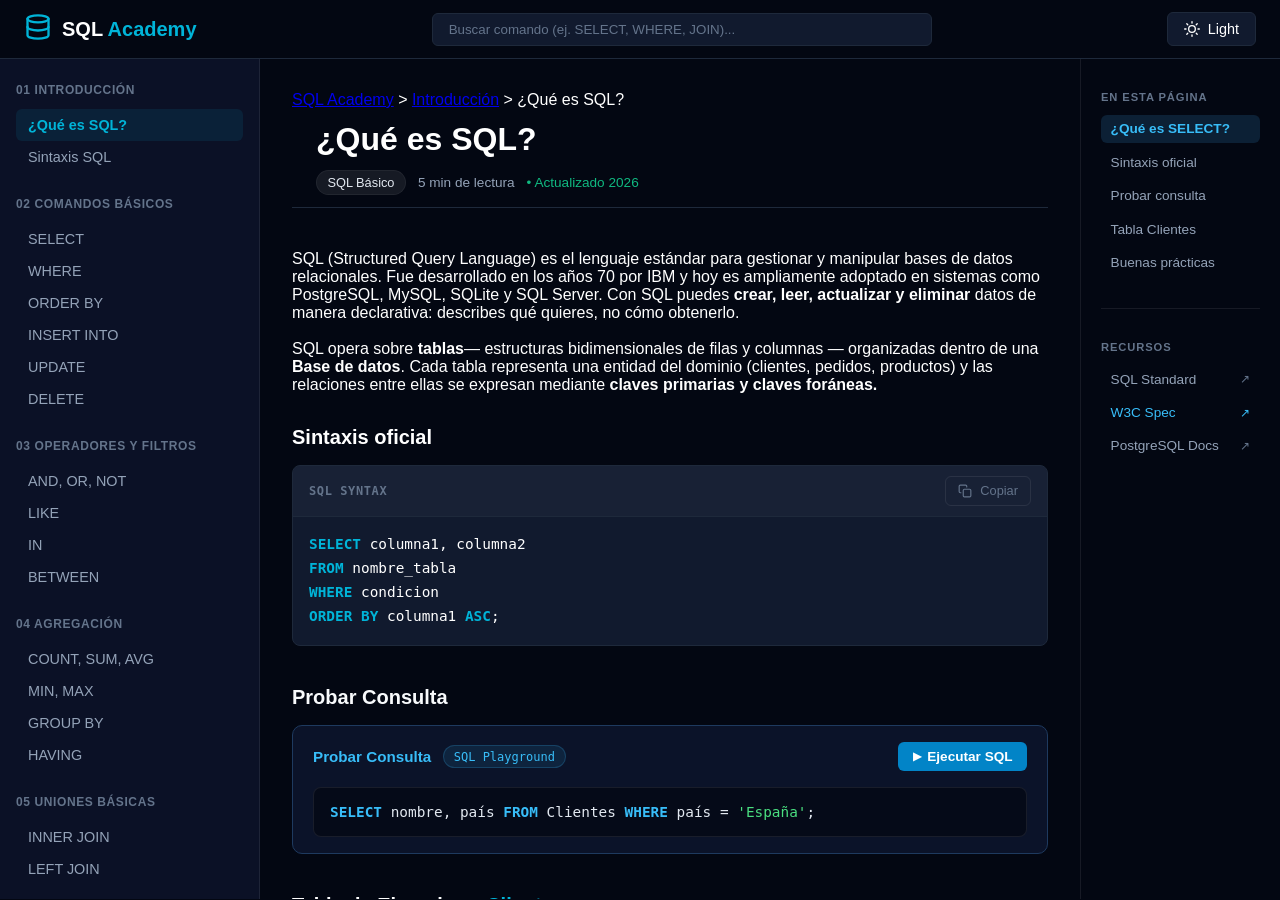
==== commit 85acd9bb: "feat: implement visual layout and light mode fixes up to DELETE section" ====
--- a/index.html
+++ b/index.html
@@ -52,8 +52,8 @@
                 <div class="nav-group">
                     <span class="group-title">01 INTRODUCCIÓN</span>
                     <ul>
-                        <li class="active"><a href="#">¿Qué es SQL?</a></li>
-                        <li><a href="#">Sintaxis SQL</a></li>
+                        <li class="active"><a href="index.html">¿Qué es SQL?</a></li>
+                        <li><a href="sintaxis.html">Sintaxis SQL</a></li>
                     </ul>
                 </div>
 
@@ -61,12 +61,12 @@
                 <div class="nav-group">
                     <span class="group-title">02 COMANDOS BÁSICOS</span>
                     <ul>
-                        <li><a href="#">SELECT</a></li>
-                        <li><a href="#">WHERE</a></li>
-                        <li><a href="#">ORDER BY</a></li>
-                        <li><a href="#">INSERT INTO</a></li>
-                        <li><a href="#">UPDATE</a></li>
-                        <li><a href="#">DELETE</a></li>
+                        <li><a href="select.html">SELECT</a></li>
+                        <li><a href="where.html">WHERE</a></li>
+                        <li><a href="orderby.html">ORDER BY</a></li>
+                        <li><a href="insertinto.html">INSERT INTO</a></li>
+                        <li><a href="update.html">UPDATE</a></li>
+                        <li><a href="delete.html">DELETE</a></li>
                     </ul>
                 </div>
 
@@ -74,10 +74,10 @@
                 <div class="nav-group">
                     <span class="group-title">03 OPERADORES Y FILTROS</span>
                     <ul>
-                        <li><a href="#">AND, OR, NOT</a></li>
-                        <li><a href="#">LIKE</a></li>
-                        <li><a href="#">IN</a></li>
-                        <li><a href="#">BETWEEN</a></li>
+                        <li><a href="and.html">AND, OR, NOT</a></li>
+                        <li><a href="like.html">LIKE</a></li>
+                        <li><a href="in.html">IN</a></li>
+                        <li><a href="between.html">BETWEEN</a></li>
                     </ul>
                 </div>
 
@@ -85,10 +85,10 @@
                 <div class="nav-group">
                     <span class="group-title">04 AGREGACIÓN</span>
                     <ul>
-                        <li><a href="#">COUNT, SUM, AVG</a></li>
-                        <li><a href="#">MIN, MAX</a></li>
-                        <li><a href="#">GROUP BY</a></li>
-                        <li><a href="#">HAVING</a></li>
+                        <li><a href="count.html">COUNT, SUM, AVG</a></li>
+                        <li><a href="min.html">MIN, MAX</a></li>
+                        <li><a href="groupby.html">GROUP BY</a></li>
+                        <li><a href="having.html">HAVING</a></li>
                     </ul>
                 </div>
 
@@ -96,8 +96,8 @@
                 <div class="nav-group">
                     <span class="group-title">05 UNIONES BÁSICAS</span>
                     <ul>
-                        <li><a href="#">INNER JOIN</a></li>
-                        <li><a href="#">LEFT JOIN</a></li>
+                        <li><a href="innerjoin.html">INNER JOIN</a></li>
+                        <li><a href="leftjoin.html">LEFT JOIN</a></li>
                     </ul>
                 </div>
 
@@ -107,8 +107,8 @@
         <main class="main-content">
             <!-- 1. Breadcrumbs -->
             <nav class="breadcrumbs">
-                <a href="#">SQL Academy</a> &gt; 
-                <a href="#">Introducción</a> &gt; 
+                <a href="index.html">SQL Academy</a> &gt; 
+                <a href="index.html">Introducción</a> &gt; 
                 <span>¿Qué es SQL?</span>
             </nav>
 
@@ -118,7 +118,7 @@
                 <div class="article-meta">
                     <span class="tag">SQL Básico</span>
                     <span class="read-time">5 min de lectura</span>
-                    <span class="updated-date">• Actualizado 2024</span>
+                    <span class="updated-date">• Actualizado 2026</span>
                 </div>
             </header>
 
@@ -129,16 +129,16 @@
                     SQL (Structured Query Language) es el lenguaje estándar para gestionar y manipular 
                     bases de datos relacionales. Fue desarrollado en los años 70 por IBM y hoy es 
                     ampliamente adoptado en sistemas como PostgreSQL, MySQL, SQLite y SQL Server. 
-                    Con SQL puedes crear, leer, actualizar y eliminar datos de manera declarativa: 
+                    Con SQL puedes <strong> crear, leer, actualizar y eliminar</strong> datos de manera declarativa: 
                     describes qué quieres, no cómo obtenerlo.
                 </p>
 
                 <br>
                 <p>
-                    SQL opera sobre tablas — estructuras bidimensionales de filas y columnas — 
-                    organizadas dentro de una base de datos. Cada tabla representa una entidad del 
+                    SQL opera sobre <strong>tablas</strong>— estructuras bidimensionales de filas y columnas — 
+                    organizadas dentro de una <strong>Base de datos</strong>. Cada tabla representa una entidad del 
                     dominio (clientes, pedidos, productos) y las relaciones entre ellas se expresan 
-                    mediante claves primarias y claves foráneas.
+                    mediante <strong>claves primarias y claves foráneas.</strong> 
                 </p>
             </section>
 
@@ -162,9 +162,9 @@
                     <!-- Cuerpo del código -->
                     <div class="code-body">
                         <pre><code><span class="keyword">SELECT</span> columna1, columna2
-                            <span class="keyword">FROM</span> nombre_tabla
-                            <span class="keyword">WHERE</span> condicion
-                            <span class="keyword">ORDER BY</span> columna1 <span class="keyword">ASC</span>;</code></pre>
+<span class="keyword">FROM</span> nombre_tabla
+<span class="keyword">WHERE</span> condicion
+<span class="keyword">ORDER BY</span> columna1 <span class="keyword">ASC</span>;</code></pre>
                     </div>
                 </div>
             </section>
@@ -291,7 +291,7 @@
 
             <!-- Navegación inferior (Botón Siguiente) -->
             <div class="next-page-container">
-                <a href="#" class="next-page-btn">
+                <a href="sintaxis.html" class="next-page-btn">
                     <div class="btn-text">
                         <span class="btn-label">SIGUIENTE</span>
                         <span class="btn-title">Sintaxis SQL</span>
--- a/static/styles/styles.css
+++ b/static/styles/styles.css
@@ -31,7 +31,7 @@
 body {
     background-color: var(--bg-main);
     color: var(--text-primary);
-    font-family: system-ui, -apple-system, sans-serif;
+    font-family: -apple-system, sans-serif;
 }
 
 /* --- Header --- */
@@ -120,6 +120,7 @@
     border-right: 1px solid rgba(255, 255, 255, 0.08);
     padding: 1.5rem 1rem;
     box-sizing: border-box;
+    background-color: #0b1126;
 }
 
 
@@ -163,12 +164,12 @@
 
 /* --- Columna Central (Main) --- */
 .main-content {
-  flex: 1;
-  max-width: 900px;
-  height: calc(100vh - 60px);
-  overflow-y: auto; /* Scroll independiente para la información de la página */
-  padding: 2rem;
-  box-sizing: border-box;
+    flex: 1;
+    max-width: 900px;
+    height: calc(100vh - 60px);
+    overflow-y: auto; /* Scroll independiente para la información de la página */
+    padding: 2rem;
+    box-sizing: border-box;
 }
 
 /* --- Sección Caja de Código --- */
@@ -241,6 +242,25 @@
     color: var(--accent-cyan);
     font-weight: 600;
 }
+/* Bloque contenedor de código */
+.code-block pre {
+    margin: 0;
+    padding: 1.25rem;
+    background-color: transparent;
+    overflow-x: auto;
+    text-align: left; /* Alineación a la izquierda */
+}
+
+.code-block code {
+    display: flex;
+    flex-direction: column; /* Organiza cada línea de arriba a abajo */
+    align-items: flex-start; /* Alinea todas las líneas al borde izquierdo */
+    font-family: 'Fira Code', Consolas, Monaco, monospace;
+    font-size: 0.9rem;
+    line-height: 1.6;
+    color: #f8fafc;
+    text-align: left;
+}
 
 /* --- Sección Tabla de Ejemplo --- */
 .table-section {
@@ -402,8 +422,8 @@
 
 /* Sidebar Derecha - Estilo exacto Imagen 1 */
 .sidebar-right {
-    width: 250px;
-    min-width: 250px;
+    width: 200px;
+    min-width: 200px;
     margin-left: auto; /* <--- Esta línea lo empuja al extremo derecho */
     background-color: transparent;
     border-left: 1px solid rgba(255, 255, 255, 0.08);
@@ -433,6 +453,8 @@
 
 /* Enlaces normales */
 .toc-link {
+    font-family: -apple-system, sans-serif; /* O la fuente monospaciada que tengas en tu CSS */
+    font-size: 0.85rem;
     color: #94a3b8;
     text-decoration: none;
     padding: 0.4rem 0.6rem;
@@ -732,4 +754,134 @@
 
 .toc-link.active-resource .arrow {
   color: #38bdf8;
-}+}
+
+/* Contenedor general de navegación inferior */
+.page-navigation {
+  display: flex;
+  justify-content: space-between;
+  align-items: center;
+  gap: 1rem;
+  margin-top: 3rem;
+  padding-top: 1.5rem;
+  border-top: 1px solid rgba(255, 255, 255, 0.08);
+}
+
+/* Estilos de las tarjetas de navegación */
+.nav-page-btn {
+  display: inline-flex;
+  align-items: center;
+  gap: 1rem;
+  padding: 0.85rem 1.25rem;
+  background-color: rgba(255, 255, 255, 0.03);
+  border: 1px solid rgba(255, 255, 255, 0.08);
+  border-radius: 8px;
+  text-decoration: none;
+  transition: all 0.2s ease;
+  min-width: 180px;
+}
+
+/* Alineación según si es botón anterior o siguiente */
+.nav-page-btn.prev {
+  text-align: left;
+}
+
+.nav-page-btn.next {
+  text-align: right;
+  margin-left: auto; /* Si solo hay botón siguiente, lo empuja a la derecha */
+}
+
+/* Efectos Hover */
+.nav-page-btn:hover {
+  background-color: rgba(56, 189, 248, 0.08);
+  border-color: #38bdf8;
+}
+
+.nav-page-btn.prev:hover {
+  transform: translateX(-4px); /* Se mueve levemente a la izquierda */
+}
+
+.nav-page-btn.next:hover {
+  transform: translateX(4px); /* Se mueve levemente a la derecha */
+}
+
+/* Textos dentro del botón */
+.nav-page-btn .btn-text {
+  display: flex;
+  flex-direction: column;
+}
+
+.nav-page-btn .btn-label {
+  font-size: 0.7rem;
+  font-weight: 600;
+  color: #64748b;
+  letter-spacing: 0.05em;
+}
+
+.nav-page-btn .btn-title {
+  font-size: 0.95rem;
+  font-weight: 600;
+  color: #f8fafc;
+}
+
+.nav-page-btn:hover .btn-title,
+.nav-page-btn:hover svg {
+  color: #38bdf8;
+}
+
+.nav-page-btn svg {
+  color: #64748b;
+  transition: color 0.2s ease;
+}
+/* Busca el contenedor donde están el h1 y el meta texto */
+.article-header {
+  display: flex;
+  flex-direction: column; /* Cambia de row a column para apilarlos */
+  align-items: flex-start; /* Alinea ambos elementos a la izquierda */
+  gap: 0.5rem;             /* Espacio vertical entre el h1 y el texto */
+}
+
+
+/* Cabecera general: apila el h1 y los metadatos a la izquierda */
+.article-header {
+  display: flex;
+  flex-direction: column;
+  align-items: flex-start;
+  gap: 0.75rem;
+  margin-bottom: 1.5rem;
+}
+
+/* Fila de metadatos (en una sola línea horizontal) */
+.article-meta {
+  display: inline-flex;
+  align-items: center;
+  gap: 0.75rem;
+  font-size: 0.85rem;
+  color: #94a3b8;
+}
+
+/* Etiqueta / Tag (SQL Básico) */
+.article-meta .tag {
+  background-color: rgba(255, 255, 255, 0.08);
+  color: #e2e8f0;
+  padding: 0.25rem 0.65rem;
+  border-radius: 9999px; /* Forma de píldora redondeada */
+  font-weight: 500;
+  font-size: 0.8rem;
+  border: 1px solid rgba(255, 255, 255, 0.05);
+}
+
+/* Tiempo de lectura */
+.article-meta .read-time {
+  color: #94a3b8;
+}
+
+/* Fecha de actualización con el punto verde de estado */
+.article-meta .updated-date {
+  color: #10b981; /* Verde neón */
+  font-weight: 500;
+  display: inline-flex;
+  align-items: center;
+}
+
+
